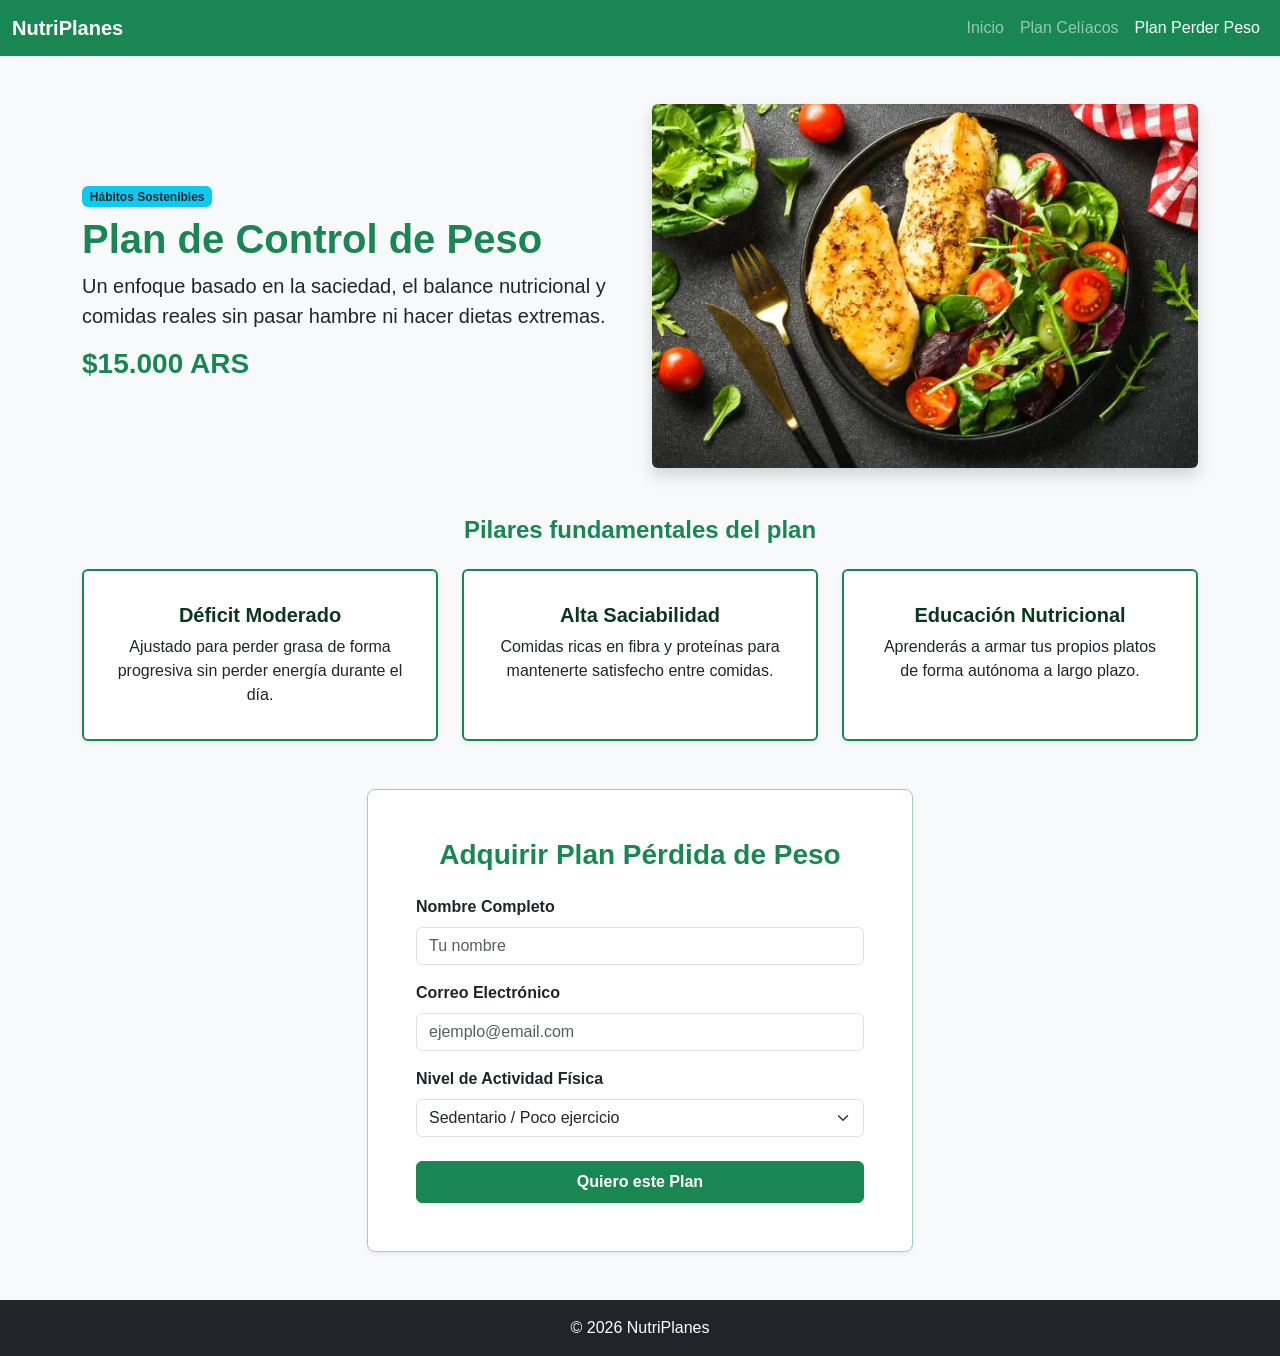
==== peso.html @ 08b97bca "Primer proyecto" ====
<!DOCTYPE html>
<html lang="es">
<head>
  <meta charset="UTF-8">
  <meta name="viewport" content="width=device-width, initial-scale=1.0">
  <title>NutriPlanes - Plan Pérdida de Peso</title>
  <!-- CSS de Bootstrap 5 -->
  <link href="https://cdn.jsdelivr.net/npm/bootstrap@5.3.0/dist/css/bootstrap.min.css" rel="stylesheet">
  <link rel="stylesheet" href="style.css">
</head>
<body>

  <!-- Header / Navbar -->
  <header>
    <nav class="navbar navbar-expand-lg navbar-dark bg-success">
      <div class="container-fluid">
        <a class="navbar-brand fw-bold" href="index.html">NutriPlanes</a>
        <button class="navbar-toggler" type="button" data-bs-toggle="collapse" data-bs-target="#navbarNav" aria-controls="navbarNav" aria-expanded="false" aria-label="Toggle navigation">
          <span class="navbar-toggler-icon"></span>
        </button>
        <div class="collapse navbar-collapse" id="navbarNav">
          <ul class="navbar-nav ms-auto">
            <li class="nav-item">
              <a class="nav-link" href="index.html">Inicio</a>
            </li>
            <li class="nav-item">
              <a class="nav-link" href="celiacos.html">Plan Celíacos</a>
            </li>
            <li class="nav-item">
              <a class="nav-link active" href="peso.html">Plan Perder Peso</a>
            </li>
          </ul>
        </div>
      </div>
    </nav>
  </header>

  <!-- Main Content -->
  <main class="container my-5">
    
    <div class="row align-items-center mb-5">
      <div class="col-md-6">
        <span class="badge bg-info text-dark mb-2">Hábitos Sostenibles</span>
        <h1 class="display-6 fw-bold text-success">Plan de Control de Peso</h1>
        <p class="lead">Un enfoque basado en la saciedad, el balance nutricional y comidas reales sin pasar hambre ni hacer dietas extremas.</p>
        <h3 class="text-success fw-bold me-2">$15.000 ARS</h3>
      </div>
      <div class="col-md-6">
        <img src="imagenes/img.peso.webp" alt="Ensalada equilibrada" class="img-fluid rounded shadow">
      </div>
    </div>

    <!-- Beneficios en formato Tarjetas -->
    <!-- Pilares del plan -->
    <section class="mb-5">
      <h2 class="h4 text-success fw-bold text-center mb-4">Pilares fundamentales del plan</h2>
      
      <div class="row g-4">
        <div class="col-md-4">
          <div class="card h-100 shadow-sm border border-success border-2 bg-white p-3 text-center">
            <div class="card-body">
              <h3 class="h5 card-title fw-bold text-success-emphasis mb-2">Déficit Moderado</h3>
              <p class="card-text text-dark mb-0">
                Ajustado para perder grasa de forma progresiva sin perder energía durante el día.
              </p>
            </div>
          </div>
        </div>

        <div class="col-md-4">
          <div class="card h-100 shadow-sm border border-success border-2 bg-white p-3 text-center">
            <div class="card-body">
              <h3 class="h5 card-title fw-bold text-success-emphasis mb-2">Alta Saciabilidad</h3>
              <p class="card-text text-dark mb-0">
                Comidas ricas en fibra y proteínas para mantenerte satisfecho entre comidas.
              </p>
            </div>
          </div>
        </div>

        <div class="col-md-4">
          <div class="card h-100 shadow-sm border border-success border-2 bg-white p-3 text-center">
            <div class="card-body">
              <h3 class="h5 card-title fw-bold text-success-emphasis mb-2">Educación Nutricional</h3>
              <p class="card-text text-dark mb-0">
                Aprenderás a armar tus propios platos de forma autónoma a largo plazo.
              </p>
            </div>
          </div>
        </div>
      </div>
    </section>

    <!-- Formulario de Pedido -->
    <section class="row justify-content-center my-5">
  <div class="col-md-8 col-lg-6">
    <div class="card shadow-sm border border-success-subtle bg-white rounded-3 p-4 p-md-5">
      <h2 class="h3 text-success fw-bold text-center mb-4">Adquirir Plan Pérdida de Peso</h2>
      
      <form>
        <div class="mb-3">
          <label for="nombre" class="form-label fw-bold text-dark">Nombre Completo</label>
          <input type="text" class="form-control" id="nombre" placeholder="Tu nombre">
        </div>

        <div class="mb-3">
          <label for="email" class="form-label fw-bold text-dark">Correo Electrónico</label>
          <input type="email" class="form-control" id="email" placeholder="ejemplo@email.com">
        </div>

        <div class="mb-4">
          <label for="actividad" class="form-label fw-bold text-dark">Nivel de Actividad Física</label>
          <select class="form-select text-dark" id="actividad">
            <option selected>Sedentario / Poco ejercicio</option>
            <option value="1">Moderado (1 a 3 días por semana)</option>
            <option value="2">Intenso (4 a 6 días por semana)</option>
          </select>
        </div>

        <button type="submit" class="btn btn-success w-100 fw-bold py-2">Quiero este Plan</button>
      </form>
    </div>
  </div>
</section>

  </main>

  <footer class="bg-dark text-white text-center py-3 mt-5">
    <p class="mb-0">&copy; 2026 NutriPlanes</p>
  </footer>

  <!-- JS de Bootstrap -->
  <script src="https://cdn.jsdelivr.net/npm/bootstrap@5.3.0/dist/js/bootstrap.bundle.min.js"></script>
</body>
</html>
---- style.css ----
/* Ajustes visuales personalizados */
body {
  font-family: 'Segoe UI', Tahoma, Geneva, Verdana, sans-serif;
  background-color: #f8f9fa;
}

.max-w-600 {
  max-width: 600px;
}

/* Transición suave para los botones */
.btn-success {
  transition: transform 0.2s ease, background-color 0.2s ease;
}

.btn-success:hover {
  transform: translateY(-2px);
}
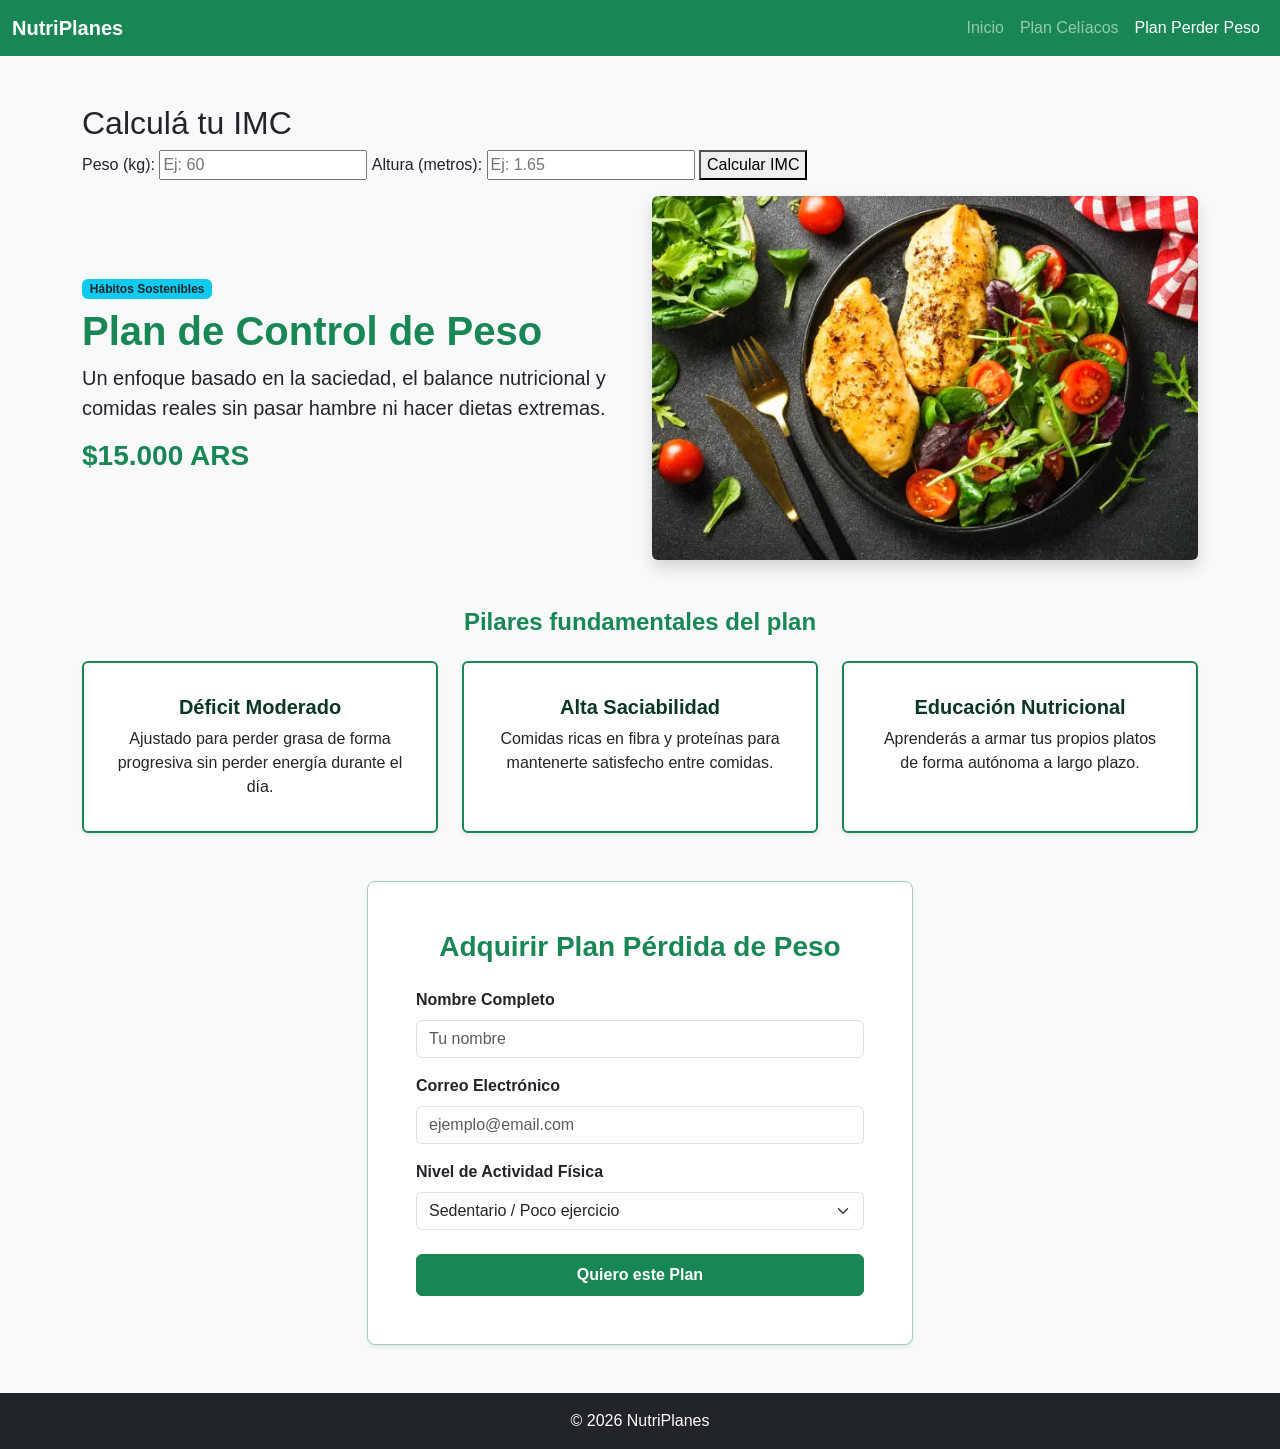
==== commit 5739ab56: "agrego javascript al proyecto" ====
--- a/peso.html
+++ b/peso.html
@@ -7,6 +7,7 @@
   <!-- CSS de Bootstrap 5 -->
   <link href="https://cdn.jsdelivr.net/npm/bootstrap@5.3.0/dist/css/bootstrap.min.css" rel="stylesheet">
   <link rel="stylesheet" href="style.css">
+  <script src="script.js"></script>
 </head>
 <body>
 
@@ -37,6 +38,19 @@
 
   <!-- Main Content -->
   <main class="container my-5">
+    <section class="calculadora">
+    <h2>Calculá tu IMC</h2>
+
+    <label for="peso">Peso (kg):</label>
+    <input type="number" id="peso" placeholder="Ej: 60">
+
+    <label for="altura">Altura (metros):</label>
+    <input type="number" id="altura" step="0.01" placeholder="Ej: 1.65">
+
+    <button id="calcularIMC">Calcular IMC</button>
+
+    <p id="resultado"></p>
+</section>
     
     <div class="row align-items-center mb-5">
       <div class="col-md-6">
